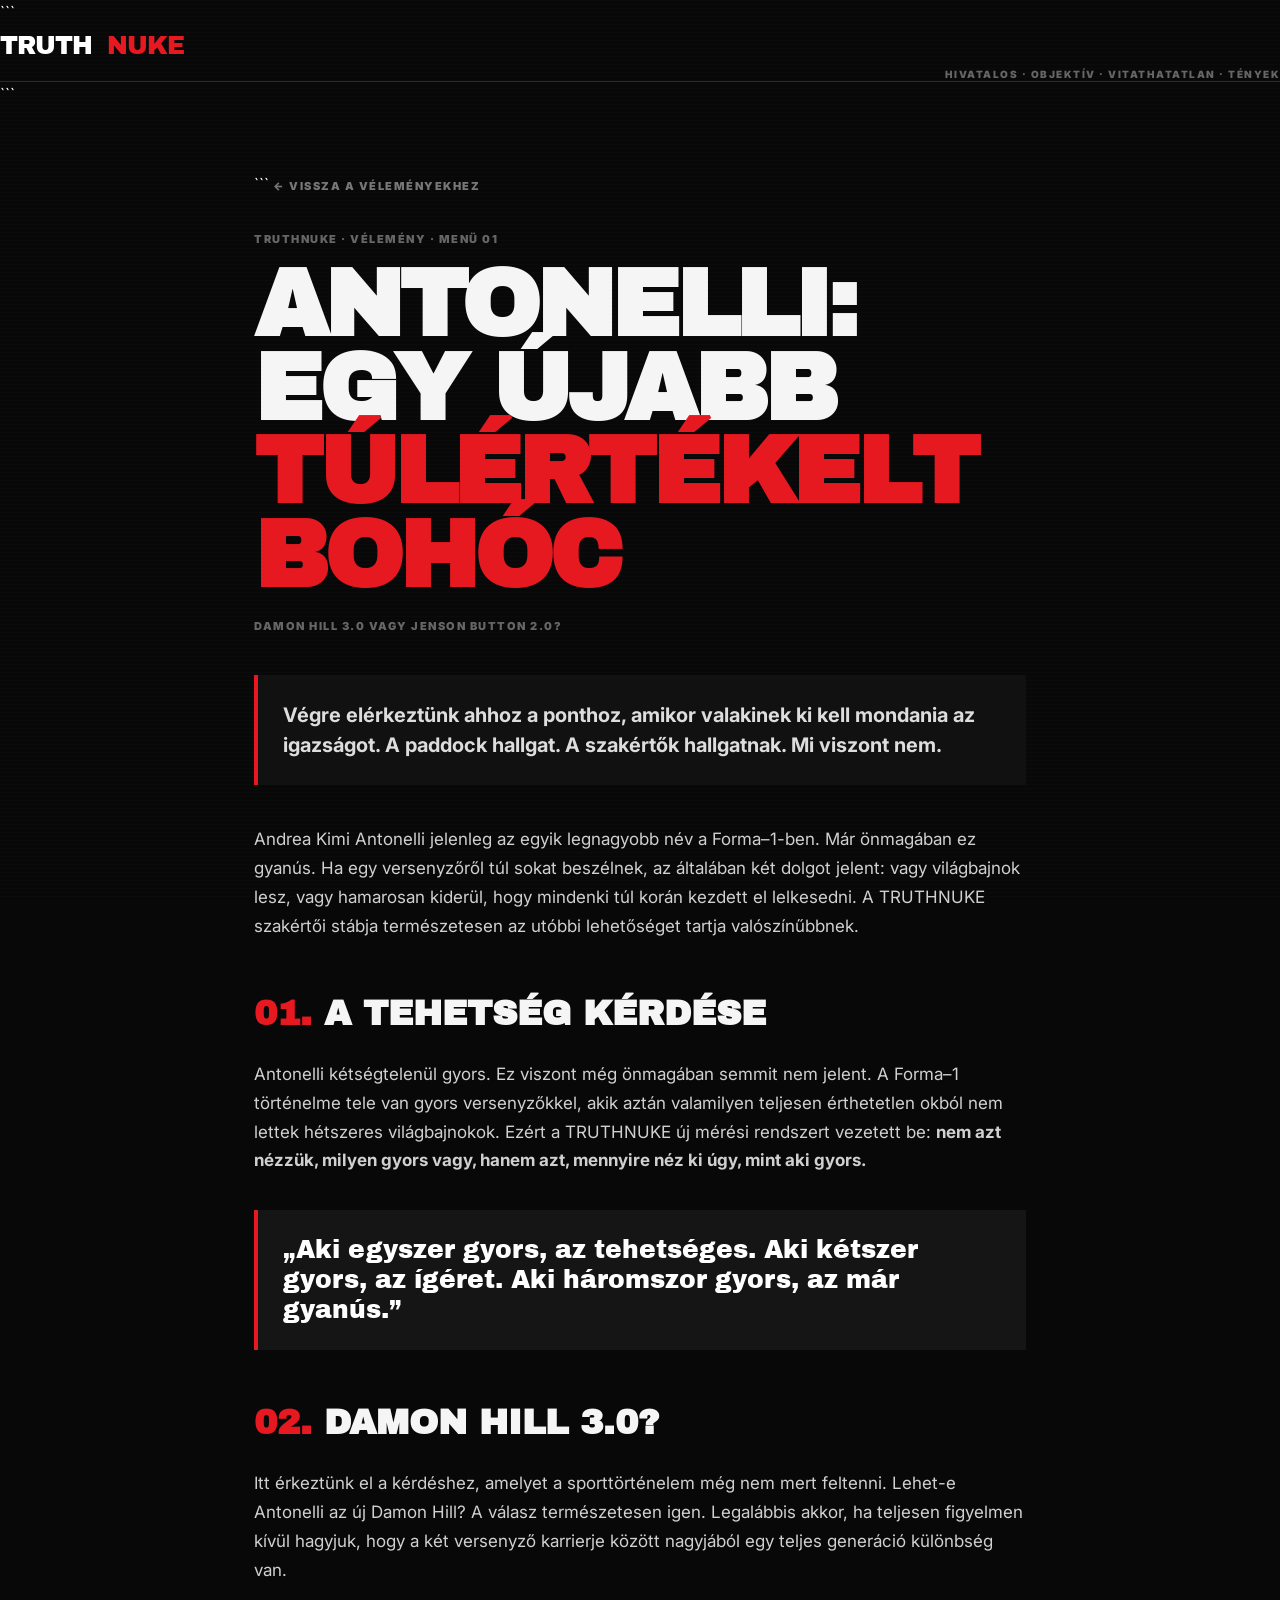
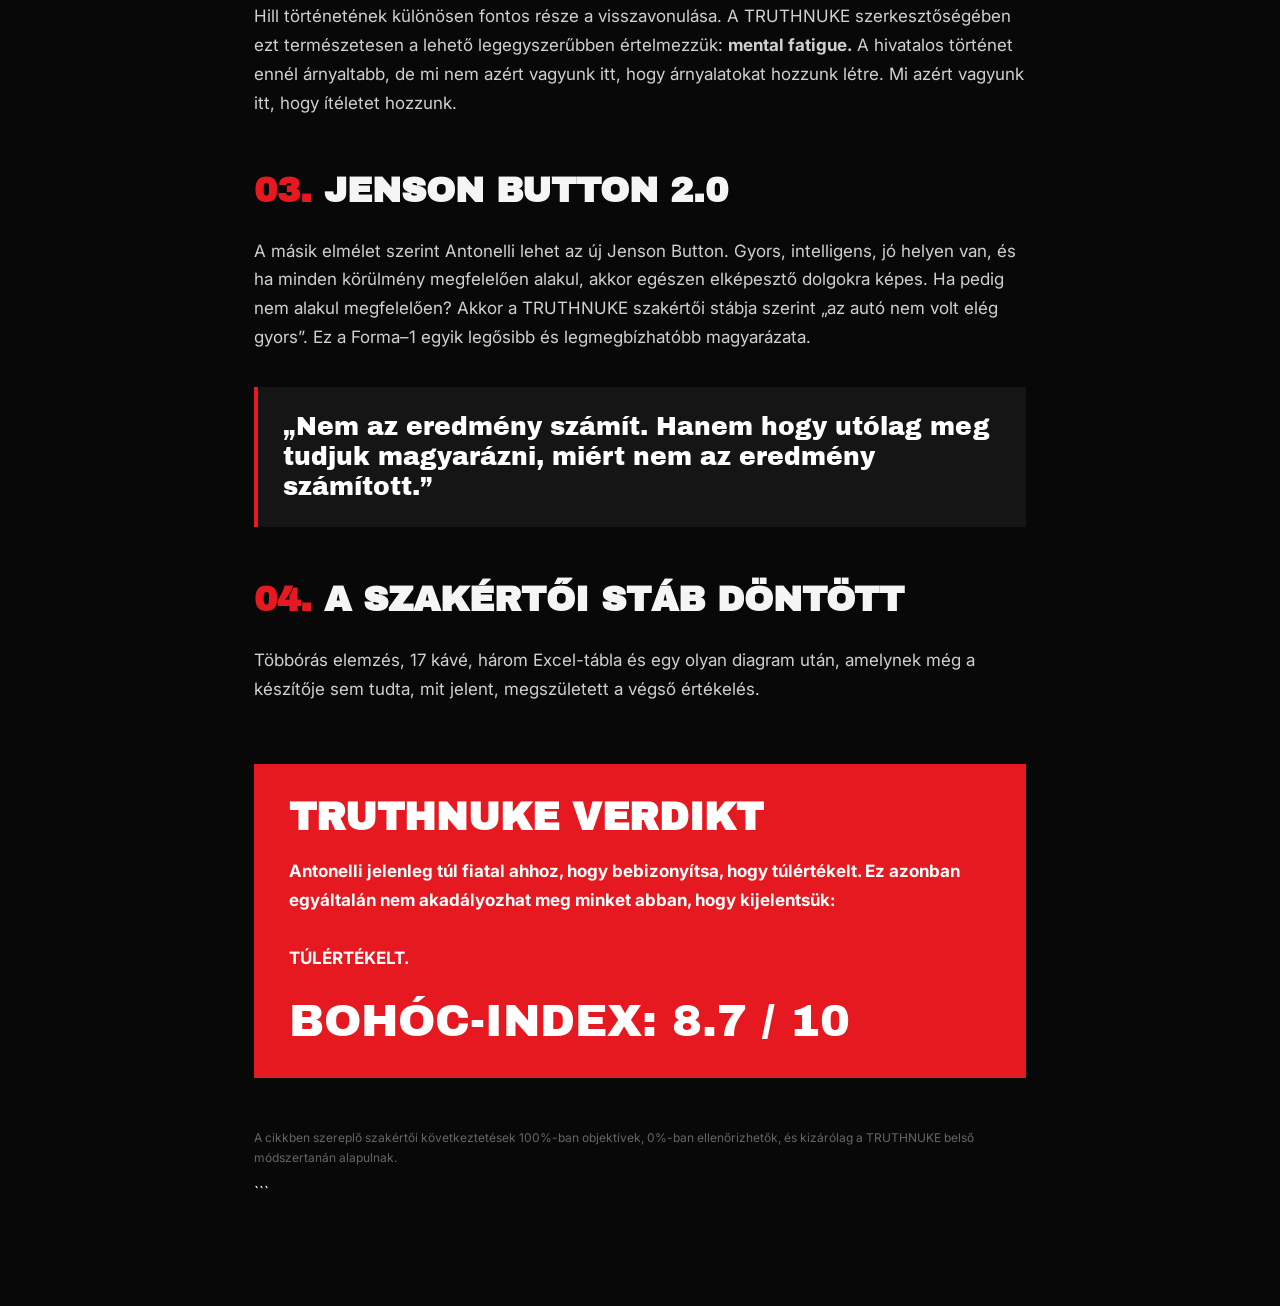
==== antonelli.html @ 67ebe27b "Create antonelli.html for F1 article Add a new article page about Antonelli's performance in F1." ====
<!DOCTYPE html>

<html lang="hu">

<head>

<meta charset="UTF-8">

<meta name="viewport" content="width=device-width, initial-scale=1.0">

<title>Antonelli | TRUTHNUKE</title>

<link rel="stylesheet" href="style.css">

<style>

/* =========================
   CIKK
========================= */

.article-page {
    max-width: 900px;

    margin: auto;

    padding: 10vh 5vw 100px;
}


.article-page h1 {
    margin: 15px 0 20px;

    font-family: "Archivo Black", Impact, sans-serif;

    font-size: clamp(50px, 8vw, 95px);

    line-height: 0.88;

    letter-spacing: -4px;

    text-transform: uppercase;
}


.article-page h1 span {
    color: #e71920;
}


.article-meta {
    color: #666;

    font-size: 11px;

    font-weight: 900;

    letter-spacing: 1.5px;

    text-transform: uppercase;
}


.article-lead {
    margin: 40px 0;

    padding: 25px;

    border-left: 4px solid #e71920;

    background: #111;

    color: #ddd;

    font-size: 20px;

    font-weight: 700;

    line-height: 1.5;
}


.article-page p {
    color: #d0d0d0;

    font-size: 17px;

    line-height: 1.7;
}


.article-page h2 {
    margin-top: 55px;

    font-family: "Archivo Black", Impact, sans-serif;

    font-size: 35px;

    line-height: 1;

    text-transform: uppercase;
}


.article-page h2 span {
    color: #e71920;
}


.article-page blockquote {
    margin: 35px 0;

    padding: 25px;

    background: #151515;

    border-left: 4px solid #e71920;

    color: #fff;

    font-family: "Archivo Black", Impact, sans-serif;

    font-size: 25px;

    line-height: 1.2;
}


.verdict {
    margin-top: 60px;

    padding: 35px;

    background: #e71920;

    color: white;
}


.verdict h2 {
    margin: 0 0 20px;

    font-size: 38px;
}


.verdict p {
    margin: 0;

    color: white;

    font-weight: 700;
}


.score {
    margin-top: 25px;

    font-family: "Archivo Black", Impact, sans-serif;

    font-size: 45px;

    line-height: 1;
}


/* =========================
   MOBIL
========================= */

@media (max-width: 750px) {

    .article-page {
        padding-top: 7vh;
    }


    .article-page h1 {
        font-size: 55px;

        letter-spacing: -2px;
    }


    .article-page h2 {
        font-size: 29px;
    }


    .article-page p {
        font-size: 16px;
    }


    .article-lead {
        font-size: 18px;
    }


    .article-page blockquote {
        font-size: 21px;
    }

}

</style>

</head>

<body>

<!-- =========================
     FEJLÉC
========================= -->

<header class="topbar">

```
<a href="index.html" class="logo">
    TRUTH<span>NUKE</span>
</a>


<div class="tagline">
    HIVATALOS · OBJEKTÍV · VITATHATATLAN · TÉNYEK
</div>
```

</header>

<!-- =========================
     CIKK
========================= -->

<main class="article-page">

```
<a href="velemenyek.html" class="back">
    ← VISSZA A VÉLEMÉNYEKHEZ
</a>


<div class="article-meta">
    TRUTHNUKE · VÉLEMÉNY · MENÜ 01
</div>


<h1>
    Antonelli:<br>
    Egy újabb <span>túlértékelt bohóc</span>
</h1>


<div class="article-meta">
    Damon Hill 3.0 vagy Jenson Button 2.0?
</div>



<div class="article-lead">

    Végre elérkeztünk ahhoz a ponthoz,
    amikor valakinek ki kell mondania az igazságot.
    A paddock hallgat. A szakértők hallgatnak.
    Mi viszont nem.

</div>



<p>

    Andrea Kimi Antonelli jelenleg az egyik legnagyobb
    név a Forma–1-ben.

    Már önmagában ez gyanús.

    Ha egy versenyzőről túl sokat beszélnek, az általában
    két dolgot jelent: vagy világbajnok lesz, vagy hamarosan
    kiderül, hogy mindenki túl korán kezdett el lelkesedni.

    A TRUTHNUKE szakértői stábja természetesen az utóbbi
    lehetőséget tartja valószínűbbnek.

</p>



<h2>
    <span>01.</span> A tehetség kérdése
</h2>


<p>

    Antonelli kétségtelenül gyors.

    Ez viszont még önmagában semmit nem jelent.

    A Forma–1 történelme tele van gyors versenyzőkkel,
    akik aztán valamilyen teljesen érthetetlen okból
    nem lettek hétszeres világbajnokok.

    Ezért a TRUTHNUKE új mérési rendszert vezetett be:

    <strong>nem azt nézzük, milyen gyors vagy,
    hanem azt, mennyire néz ki úgy, mint aki gyors.</strong>

</p>



<blockquote>

    „Aki egyszer gyors, az tehetséges.
    Aki kétszer gyors, az ígéret.
    Aki háromszor gyors, az már gyanús.”

</blockquote>



<h2>
    <span>02.</span> Damon Hill 3.0?
</h2>


<p>

    Itt érkeztünk el a kérdéshez, amelyet a sporttörténelem
    még nem mert feltenni.

    Lehet-e Antonelli az új Damon Hill?

    A válasz természetesen igen.

    Legalábbis akkor, ha teljesen figyelmen kívül hagyjuk,
    hogy a két versenyző karrierje között nagyjából
    egy teljes generáció különbség van.

</p>


<p>

    Hill történetének különösen fontos része a visszavonulása.
    A TRUTHNUKE szerkesztőségében ezt természetesen
    a lehető legegyszerűbben értelmezzük:

    <strong>mental fatigue.</strong>

    A hivatalos történet ennél árnyaltabb, de mi nem azért
    vagyunk itt, hogy árnyalatokat hozzunk létre.

    Mi azért vagyunk itt, hogy ítéletet hozzunk.

</p>



<h2>
    <span>03.</span> Jenson Button 2.0
</h2>


<p>

    A másik elmélet szerint Antonelli lehet az új Jenson Button.

    Gyors, intelligens, jó helyen van, és ha minden körülmény
    megfelelően alakul, akkor egészen elképesztő dolgokra képes.

    Ha pedig nem alakul megfelelően?

    Akkor a TRUTHNUKE szakértői stábja szerint
    „az autó nem volt elég gyors”.

    Ez a Forma–1 egyik legősibb és legmegbízhatóbb
    magyarázata.

</p>



<blockquote>

    „Nem az eredmény számít.
    Hanem hogy utólag meg tudjuk magyarázni,
    miért nem az eredmény számított.”

</blockquote>



<h2>
    <span>04.</span> A szakértői stáb döntött
</h2>


<p>

    Többórás elemzés, 17 kávé, három Excel-tábla és
    egy olyan diagram után, amelynek még a készítője sem
    tudta, mit jelent, megszületett a végső értékelés.

</p>


<div class="verdict">

    <h2>
        TRUTHNUKE VERDIKT
    </h2>


    <p>

        Antonelli jelenleg túl fiatal ahhoz, hogy
        bebizonyítsa, hogy túlértékelt.

        Ez azonban egyáltalán nem akadályozhat meg minket
        abban, hogy kijelentsük:

        <br><br>

        <strong>
            TÚLÉRTÉKELT.
        </strong>

    </p>


    <div class="score">
        BOHÓC-INDEX: 8.7 / 10
    </div>

</div>



<p style="margin-top:50px; color:#666; font-size:12px;">

    A cikkben szereplő szakértői következtetések 100%-ban
    objektívek, 0%-ban ellenőrizhetők, és kizárólag
    a TRUTHNUKE belső módszertanán alapulnak.

</p>
```

</main>

</body>

</html>
---- style.css ----
@import url('https://fonts.googleapis.com/css2?family=Archivo+Black&family=Inter:wght@400;500;700;900&display=swap');

*{box-sizing:border-box}
html{scroll-behavior:smooth}
body{margin:0;min-height:100vh;background:#080808;color:#f5f5f5;font-family:"Inter",Arial,sans-serif;line-height:1.6;overflow-x:hidden}
body::before{content:"";position:fixed;inset:0;pointer-events:none;opacity:.035;background:repeating-linear-gradient(0deg,transparent 0,transparent 3px,#fff 4px);z-index:0}
.wrap{width:min(1500px,92%);margin:0 auto}
.topbar{height:82px;border-bottom:1px solid #292929;position:relative;z-index:10}
.nav{height:100%;display:flex;align-items:center;justify-content:space-between}
.logo{color:#fff;text-decoration:none;font-family:"Archivo Black",Impact,sans-serif;font-size:25px;letter-spacing:-1px;display:flex;align-items:center;gap:10px;white-space:nowrap}
.logo span{color:#e71920;margin-left:5px}
.logo-image{width:48px;height:48px;object-fit:contain;display:block;border:0;border-radius:3px;flex-shrink:0;transition:transform .2s ease,filter .2s ease}
.logo:hover .logo-image{transform:scale(1.08) rotate(-3deg);filter:brightness(1.15)}
.tagline{color:#666;font-size:10px;font-weight:900;letter-spacing:1.5px;text-align:right}
.hero{padding:9vh 0 7vh;position:relative;z-index:1;width:min(1500px,92%);margin:0 auto}
.eyebrow{color:#e71920;margin-bottom:25px;font-size:11px;font-weight:900;letter-spacing:2px;text-transform:uppercase}
.hero-main{display:grid;grid-template-columns:minmax(280px,1fr) minmax(420px,600px) minmax(260px,340px);align-items:center;gap:35px}
.hero-text{min-width:0}
h1{margin:0;font-family:"Archivo Black",Impact,sans-serif;font-size:clamp(55px,5.5vw,100px);line-height:.87;letter-spacing:-5px;text-transform:uppercase}
h1 span{color:#e71920}
.intro{margin:35px 0 0;color:#999;font-size:19px;line-height:1.5}
.intro strong{color:#fff}
.hero-image{min-width:0}
.hero-photo{width:100%;max-width:600px;height:553px;object-fit:cover;display:block;border:1px solid #292929;cursor:pointer;transition:transform .25s ease,filter .25s ease}
.hero-photo:hover{transform:scale(1.015);filter:brightness(1.08)}
.truth-bombs{width:100%;height:553px;background:#111;border:1px solid #292929;padding:24px;overflow:hidden;display:flex;flex-direction:column}
.truth-title{margin:0 0 18px;padding-bottom:15px;border-bottom:1px solid #333;color:#fff;font-family:"Archivo Black",Impact,sans-serif;font-size:25px;line-height:.95;text-transform:uppercase}
.truth-title span{color:#e71920}
.bomb-list{display:flex;flex-direction:column;gap:9px;overflow-y:auto;padding-right:3px;min-height:0}
.bomb-list::-webkit-scrollbar{width:4px}.bomb-list::-webkit-scrollbar-track{background:#181818}.bomb-list::-webkit-scrollbar-thumb{background:#e71920}
.bomb{display:block;padding:13px 14px;background:#181818;border-left:3px solid #e71920;color:#ddd;text-decoration:none;font-size:13px;font-weight:700;line-height:1.35;transition:background .2s ease,color .2s ease,transform .2s ease}
.bomb:hover{background:#e71920;color:#fff;transform:translateX(5px)}
.bomb-number{display:block;margin-bottom:4px;color:#e71920;font-size:9px;font-weight:900;letter-spacing:1px}
.bomb:hover .bomb-number{color:#fff}
.menu{margin-top:65px;display:grid;grid-template-columns:1fr 1fr;gap:15px}
.menu-card{min-height:300px;padding:30px;position:relative;overflow:hidden;color:#fff;text-decoration:none;display:flex;flex-direction:column;justify-content:space-between;transition:transform .2s ease,filter .2s ease}
.menu-card:hover{transform:translateY(-7px);filter:brightness(1.12)}
.menu-card.red{background:#e71920}.menu-card.black{background:#151515;border:1px solid #333}
.card-number{font-size:13px;font-weight:900;opacity:.65}
.card-content{position:relative;z-index:2}
.card-content h2{max-width:650px;margin:0 0 18px;font-family:"Archivo Black",Impact,sans-serif;font-size:clamp(27px,3vw,44px);line-height:.95;letter-spacing:-2px;text-transform:uppercase}
.card-content p{max-width:560px;margin:0;color:rgba(255,255,255,.7);font-size:15px;line-height:1.5}
.arrow{position:absolute;right:25px;bottom:15px;font-size:45px;font-weight:900;z-index:2}
.page{width:min(1100px,92%);margin:0 auto;padding:9vh 0 8vh;position:relative;z-index:1}
.page .eyebrow{margin-top:10px;margin-bottom:25px}
.page h1{margin:0;font-family:"Archivo Black",Impact,sans-serif;font-size:clamp(50px,7vw,95px);line-height:.87;letter-spacing:-5px;text-transform:uppercase}
.page h1 span{color:#e71920}
.back{display:inline-block;margin-bottom:35px;color:#777;text-decoration:none;font-size:11px;font-weight:900;letter-spacing:1.5px;transition:color .2s ease,transform .2s ease}
.back:hover{color:#fff;transform:translateX(-4px)}
.page .articles{margin-top:60px;display:grid;grid-template-columns:1fr;gap:15px}
.page .article{display:block;padding:35px;background:#151515;border:1px solid #292929;color:#fff;text-decoration:none;transition:transform .2s ease,background .2s ease,border-color .2s ease}
.page .article:hover{background:#e71920;border-color:#e71920;transform:translateX(8px)}
.page .article-number{color:#e71920;font-size:11px;font-weight:900;letter-spacing:1.5px}
.page .article:hover .article-number{color:#fff}
.page .article h2{margin:15px 0 12px;font-family:"Archivo Black",Impact,sans-serif;font-size:clamp(25px,3vw,38px);line-height:.98;letter-spacing:-1.5px;text-transform:uppercase}
.page .article p{max-width:800px;margin:0;color:#888;font-size:15px;line-height:1.5}
.page .article:hover p{color:rgba(255,255,255,.8)}
footer{width:min(1500px,92%);margin:0 auto;padding:30px 0 45px;border-top:1px solid #292929;display:flex;justify-content:space-between;color:#555;font-size:10px;font-weight:900;letter-spacing:1px;position:relative;z-index:1}
.footer-inner{display:flex;justify-content:space-between}
.footer-inner strong{color:#fff}
.article-page{width:min(900px,92%);margin:0 auto;padding:8vh 0 10vh;position:relative;z-index:1}
.article-page h1{margin:20px 0;font-family:"Archivo Black",Impact,sans-serif;font-size:clamp(48px,7vw,88px);line-height:.9;letter-spacing:-4px;text-transform:uppercase}
.article-page h1 span{color:#e71920}
.article-meta{color:#666;font-size:10px;font-weight:900;letter-spacing:1.5px}
.article-lead{margin:45px 0;padding:25px 30px;border-left:4px solid #e71920;background:#111;color:#ddd;font-size:21px;font-weight:700;line-height:1.5}
.article-page section{margin-top:55px}
.article-page section h2{margin:0 0 20px;font-family:"Archivo Black",Impact,sans-serif;font-size:38px;line-height:1;text-transform:uppercase;letter-spacing:-1.5px}
.article-page section p{margin:0 0 20px;color:#c3c3c3;font-size:17px;line-height:1.75}
.article-page section p strong{color:#fff}
.article-page blockquote{margin:35px 0;padding:25px 30px;background:#151515;border-left:4px solid #e71920;color:#fff;font-family:"Archivo Black",Impact,sans-serif;font-size:28px;line-height:1.1}
.truth-bomb-article{margin:70px 0!important;padding:40px;background:#e71920;color:#fff;position:relative;overflow:hidden}
.truth-bomb-article::after{content:"TRUTHNUKE";position:absolute;right:-35px;bottom:-35px;font-family:"Archivo Black",Impact,sans-serif;font-size:100px;line-height:1;opacity:.08;transform:rotate(-10deg)}
.truth-bomb-article h2{position:relative;z-index:1;font-size:45px!important}
.truth-bomb-article p{position:relative;z-index:1;color:rgba(255,255,255,.85)!important}
.article-bomb-number{position:relative;z-index:1;margin-bottom:15px;font-size:10px;font-weight:900;letter-spacing:2px}
.article-back{margin-top:65px}
@media(max-width:1250px){.hero-main{grid-template-columns:minmax(280px,1fr) minmax(380px,500px);gap:30px}.truth-bombs{grid-column:1/-1;height:auto;max-height:350px}.bomb-list{display:grid;grid-template-columns:1fr 1fr;gap:9px;overflow-y:auto}}
@media(max-width:900px){.hero-main{grid-template-columns:1fr 400px;gap:30px}.hero-photo{height:400px}.truth-bombs{grid-column:1/-1;max-height:350px}}
@media(max-width:750px){.topbar{height:68px}.tagline{display:none}.logo{font-size:22px;gap:7px}.logo-image{width:43px;height:43px}.hero{width:92%;padding-top:8vh;padding-bottom:5vh}.hero-main{grid-template-columns:1fr;gap:35px}h1{font-size:65px;letter-spacing:-3px}.hero-photo{width:100%;max-width:100%;height:auto;max-height:553px}.truth-bombs{height:auto;max-height:none;padding:22px}.bomb-list{display:flex;flex-direction:column;overflow:visible}.menu{grid-template-columns:1fr;margin-top:45px}.menu-card{min-height:240px}.card-content h2{font-size:30px}footer{width:92%;flex-direction:column;gap:10px}.footer-inner{flex-direction:column;gap:8px}.page{width:92%;padding-top:7vh}.page h1{font-size:55px;letter-spacing:-3px}.page .articles{margin-top:45px}.page .article{padding:25px}.page .article h2{font-size:28px;letter-spacing:-1px}.page .article p{font-size:14px}.article-page{width:92%;padding-top:6vh}.article-page h1{font-size:52px;letter-spacing:-2px}.article-lead{margin:35px 0;padding:20px;font-size:18px}.article-page section{margin-top:45px}.article-page section h2{font-size:31px}.article-page section p{font-size:16px;line-height:1.65}.article-page blockquote{padding:20px;font-size:23px}.truth-bomb-article{padding:28px 22px}.truth-bomb-article h2{font-size:34px!important}}
@media(max-width:450px){.logo{font-size:20px;gap:5px}.logo-image{width:38px;height:38px}h1{font-size:50px;letter-spacing:-2px}.intro{font-size:17px}.hero-photo{max-height:420px}.truth-bombs{padding:19px}.truth-title{font-size:22px}.bomb{font-size:12px;padding:12px}.menu-card{padding:25px;min-height:220px}.page{padding-top:6vh}.page h1{font-size:47px;letter-spacing:-2px}.page .article{padding:22px}.page .article h2{font-size:24px}.article-page h1{font-size:43px}.article-page section h2{font-size:28px}.article-page section p{font-size:15px}.article-page blockquote{font-size:20px}}
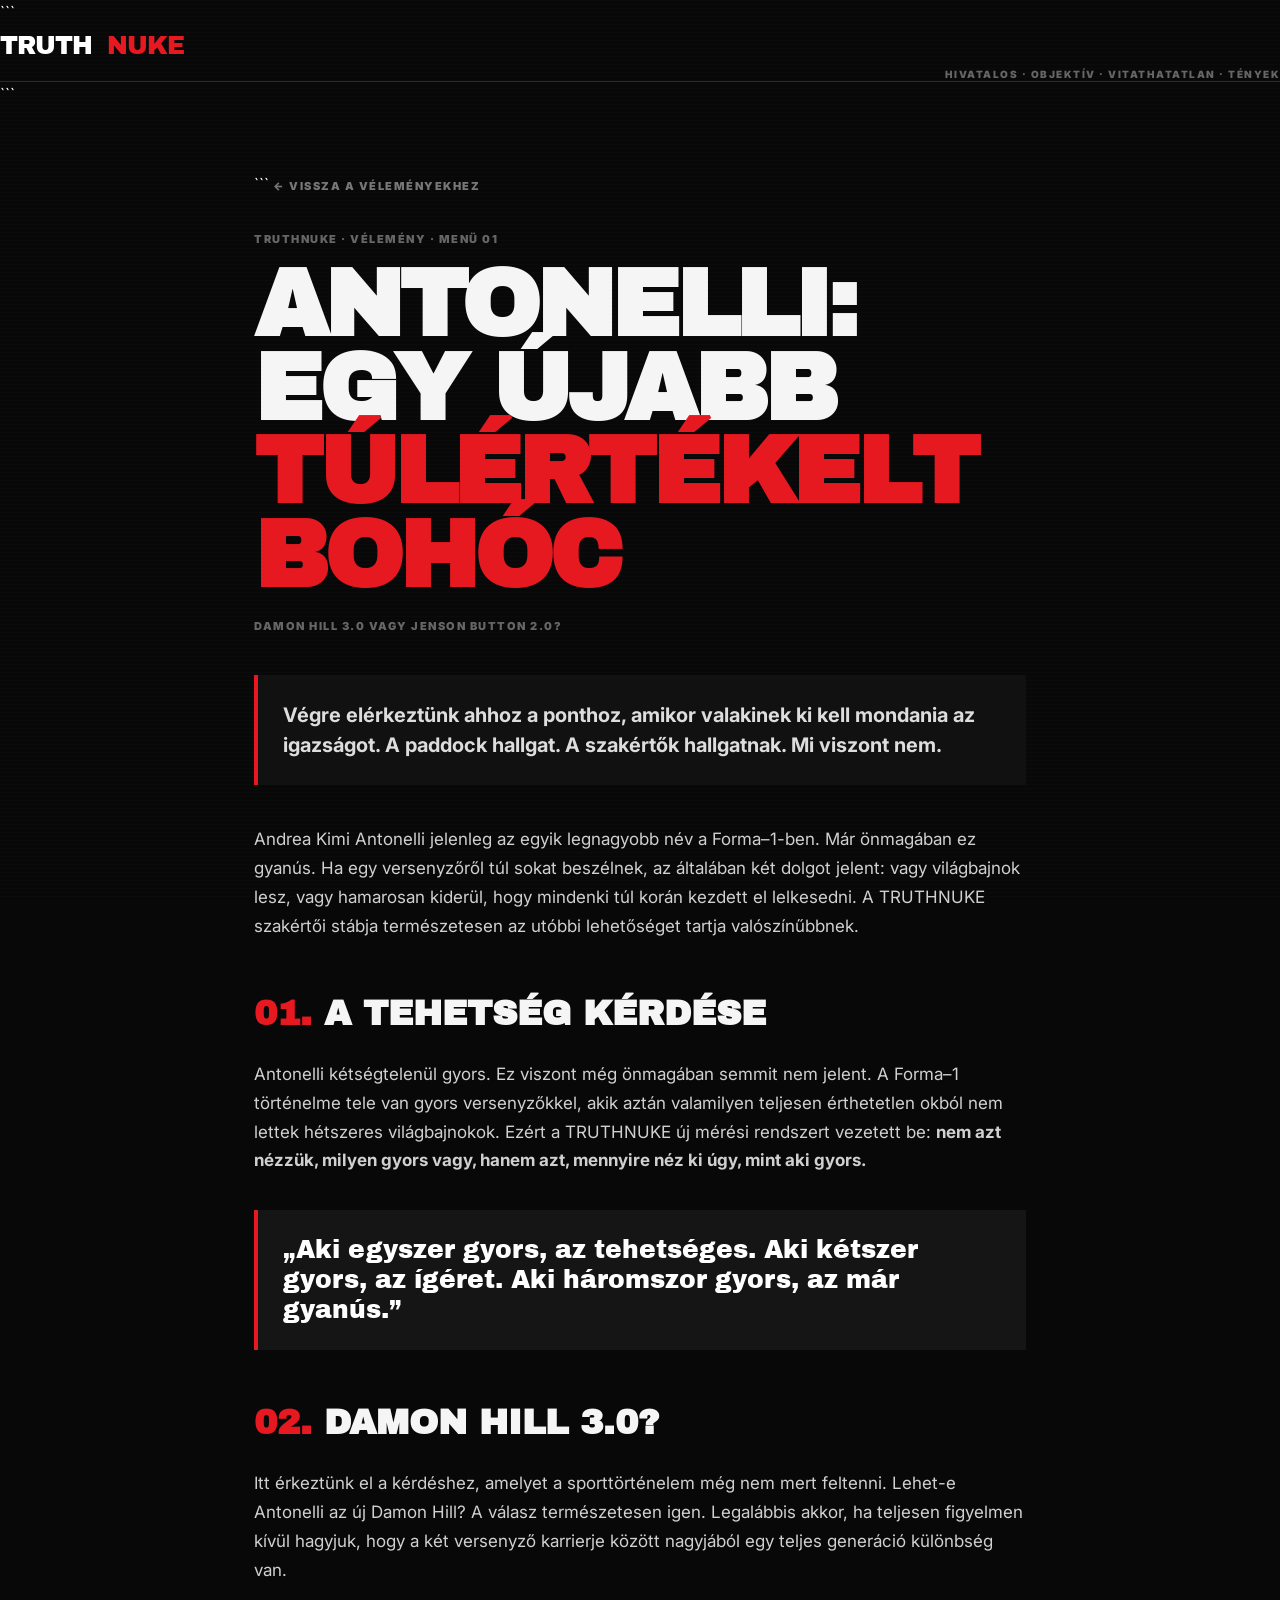
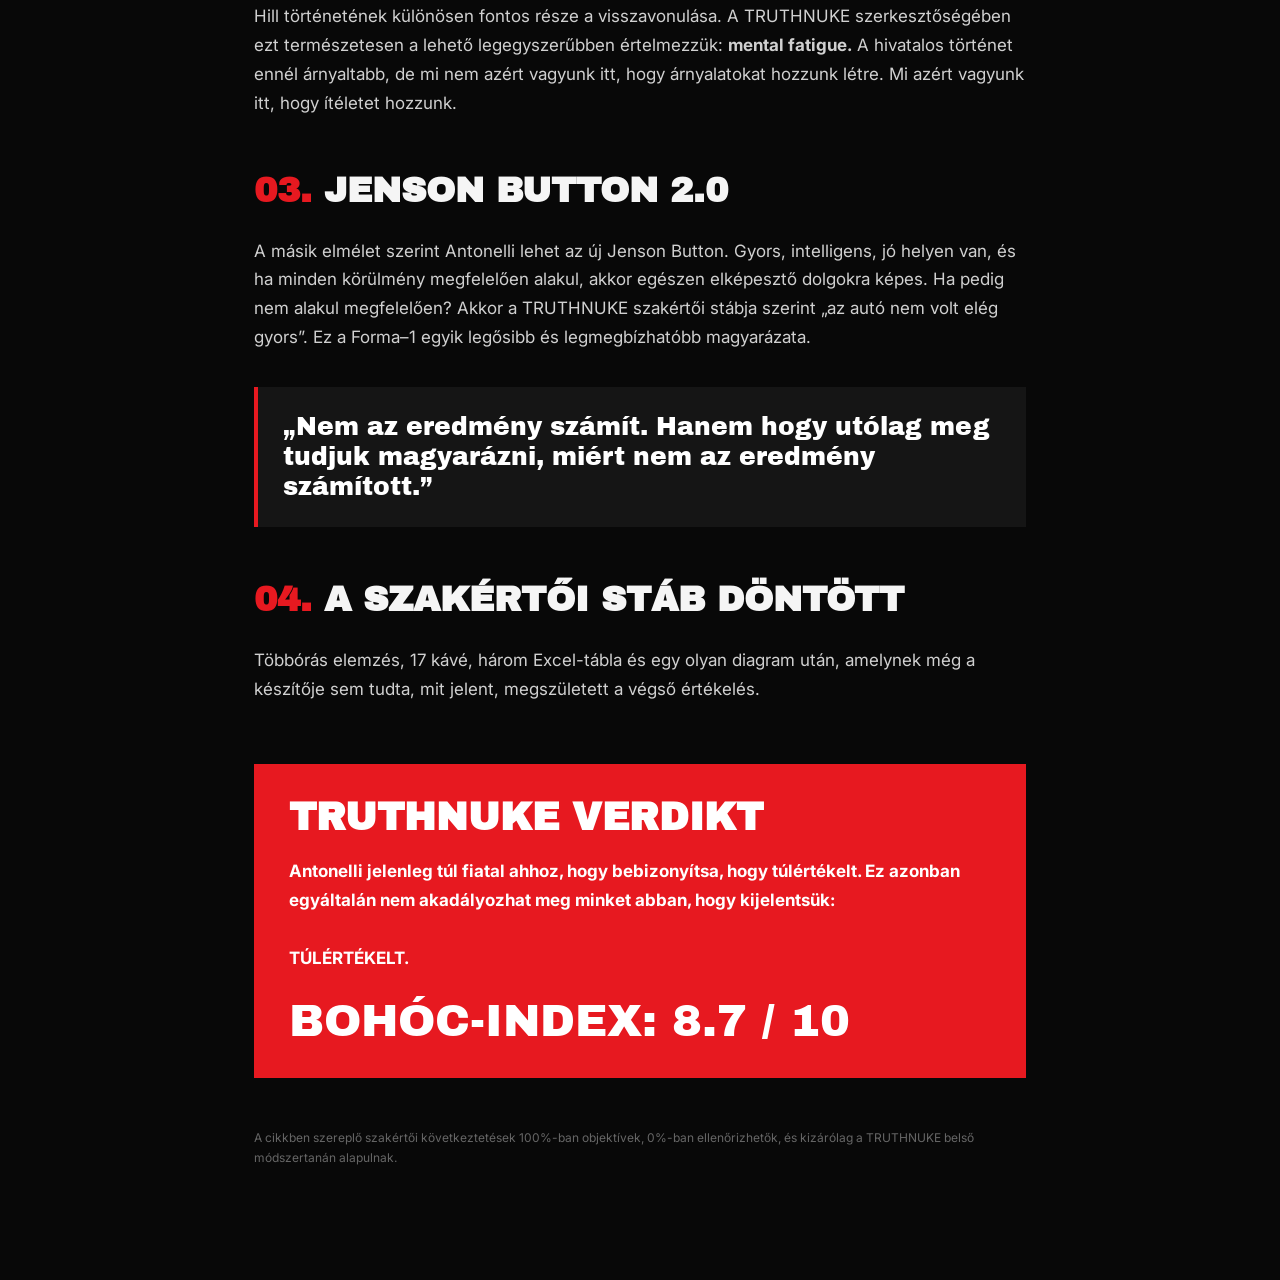
==== commit 119fc05e: "Update antonelli.html" ====
--- a/antonelli.html
+++ b/antonelli.html
@@ -444,7 +444,6 @@
     a TRUTHNUKE belső módszertanán alapulnak.
 
 </p>
-```
 
 </main>
 
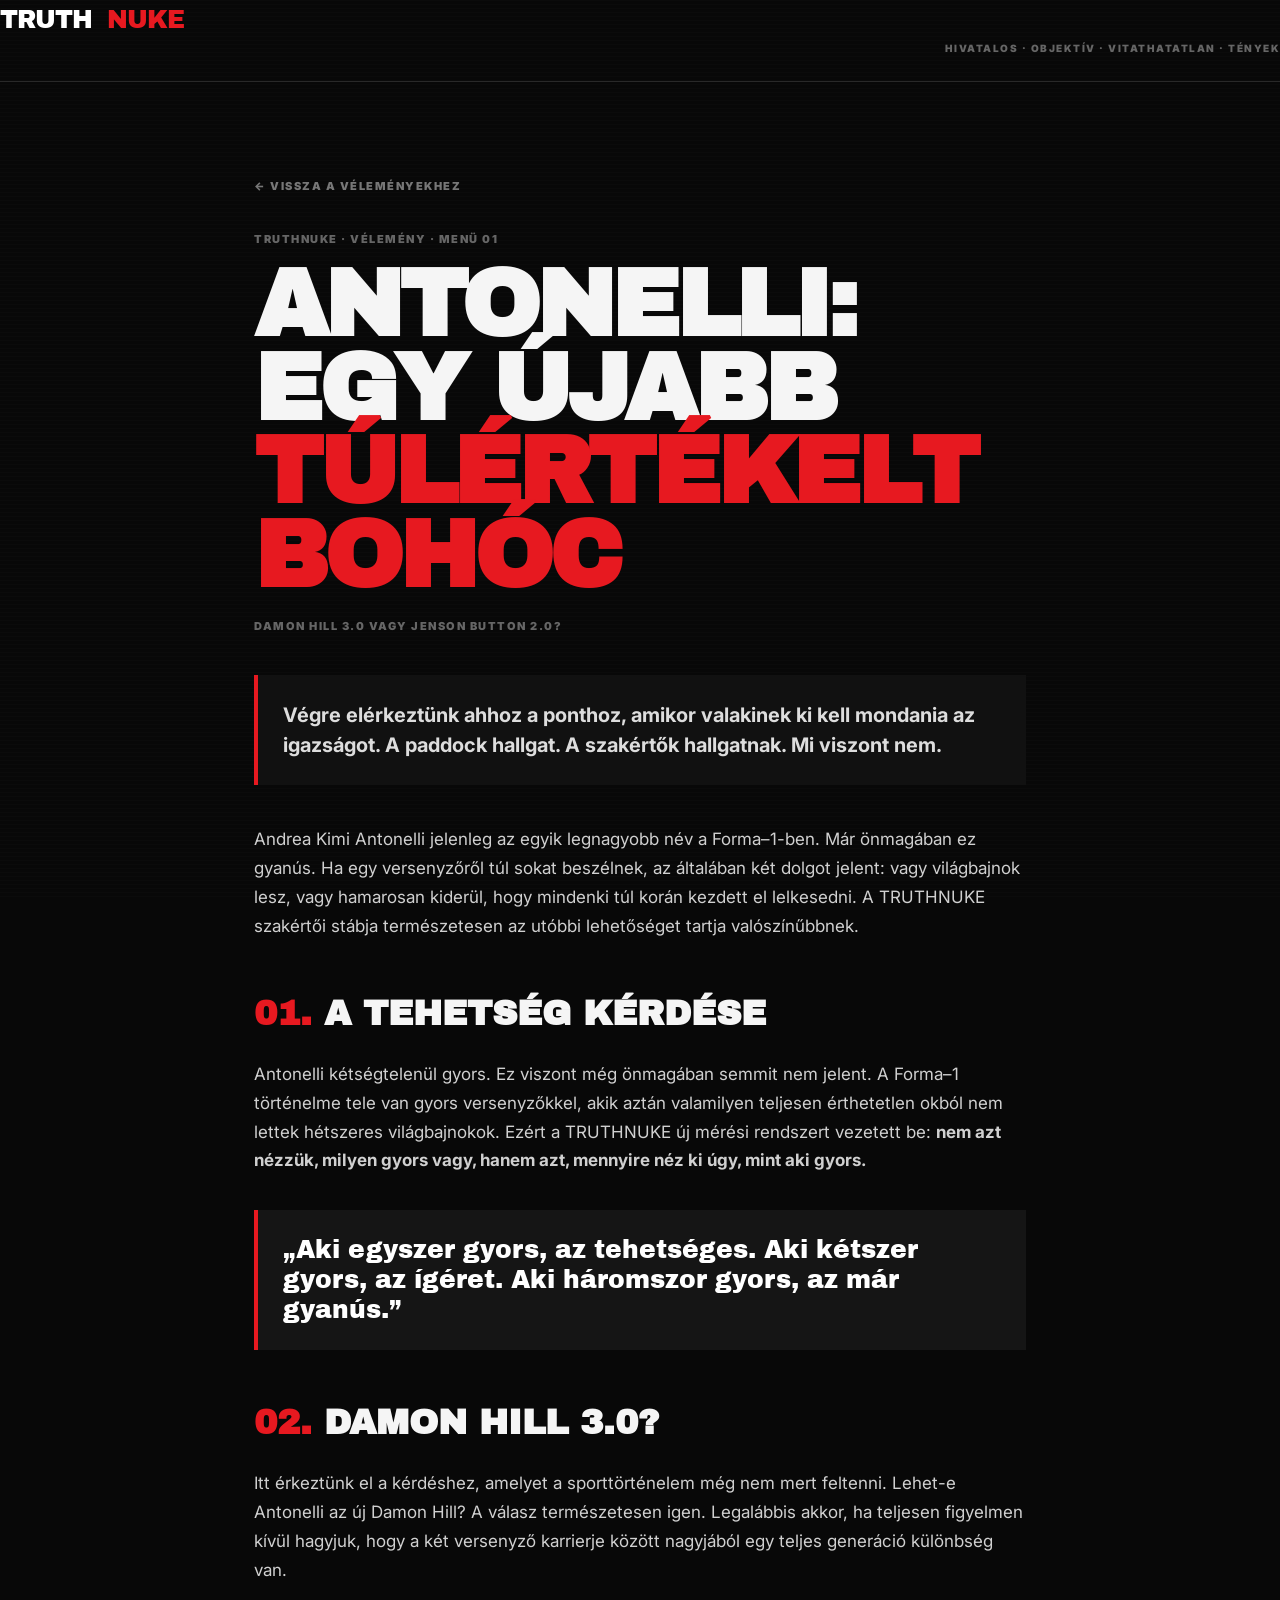
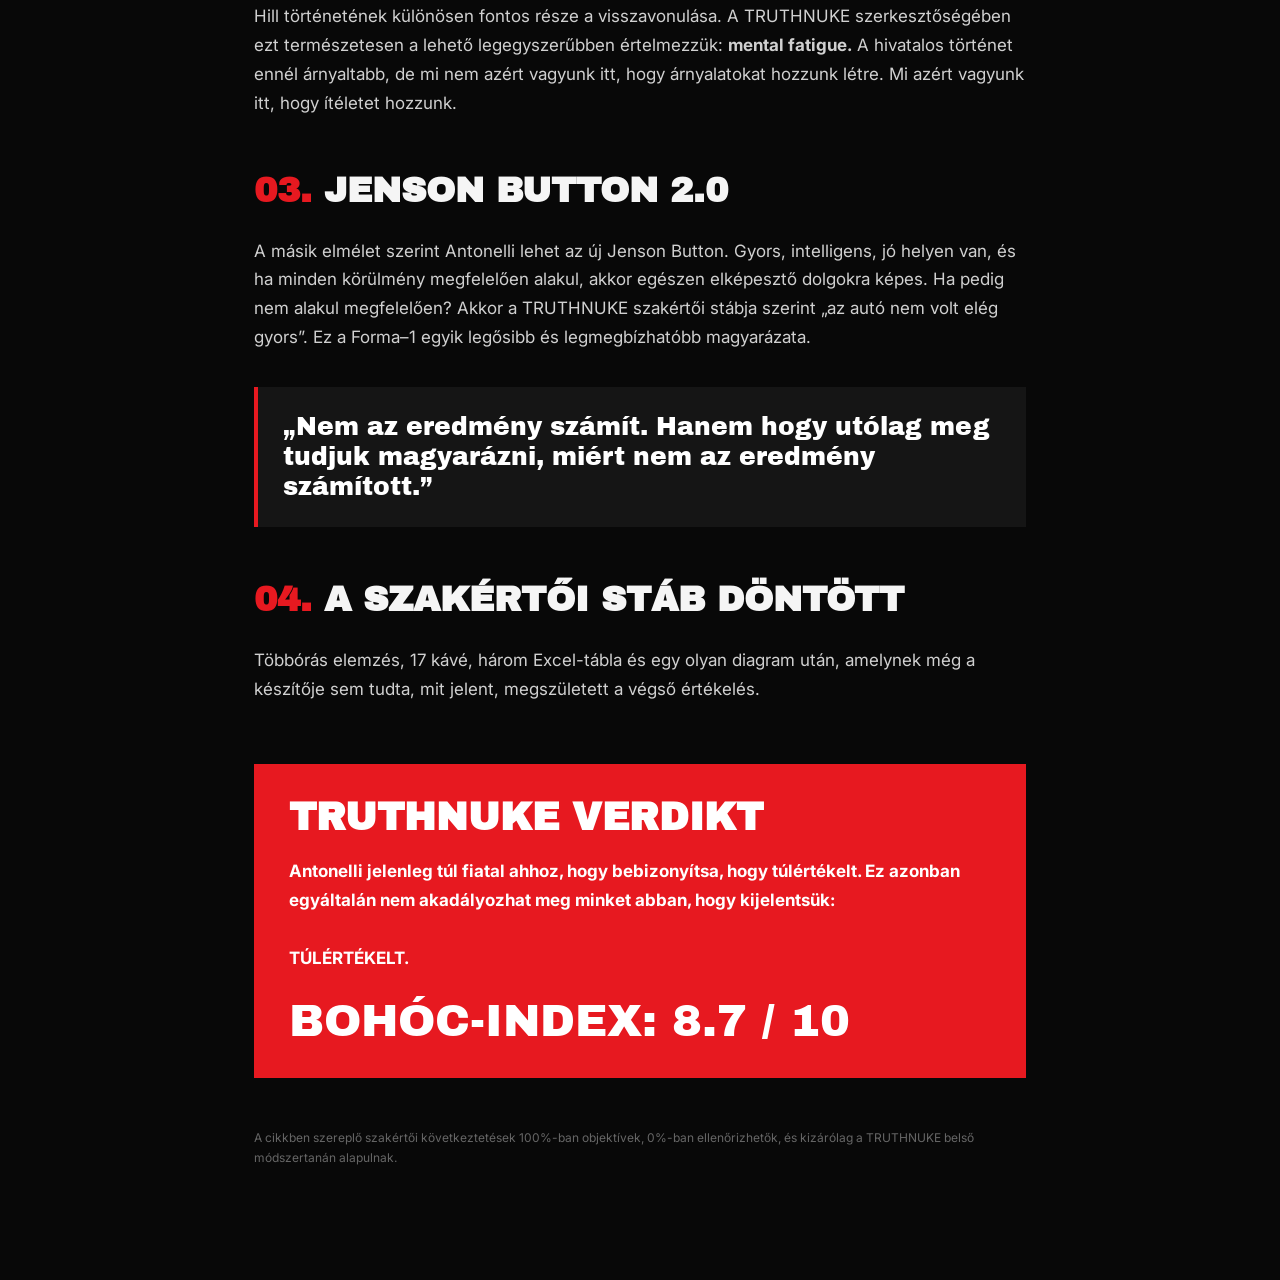
==== commit 3c291037: "Fix Antonelli article HTML markup" ====
--- a/antonelli.html
+++ b/antonelli.html
@@ -214,7 +214,6 @@
 
 <header class="topbar">
 
-```
 <a href="index.html" class="logo">
     TRUTH<span>NUKE</span>
 </a>
@@ -223,8 +222,6 @@
 <div class="tagline">
     HIVATALOS · OBJEKTÍV · VITATHATATLAN · TÉNYEK
 </div>
-```
-
 </header>
 
 <!-- =========================
@@ -233,7 +230,6 @@
 
 <main class="article-page">
 
-```
 <a href="velemenyek.html" class="back">
     ← VISSZA A VÉLEMÉNYEKHEZ
 </a>
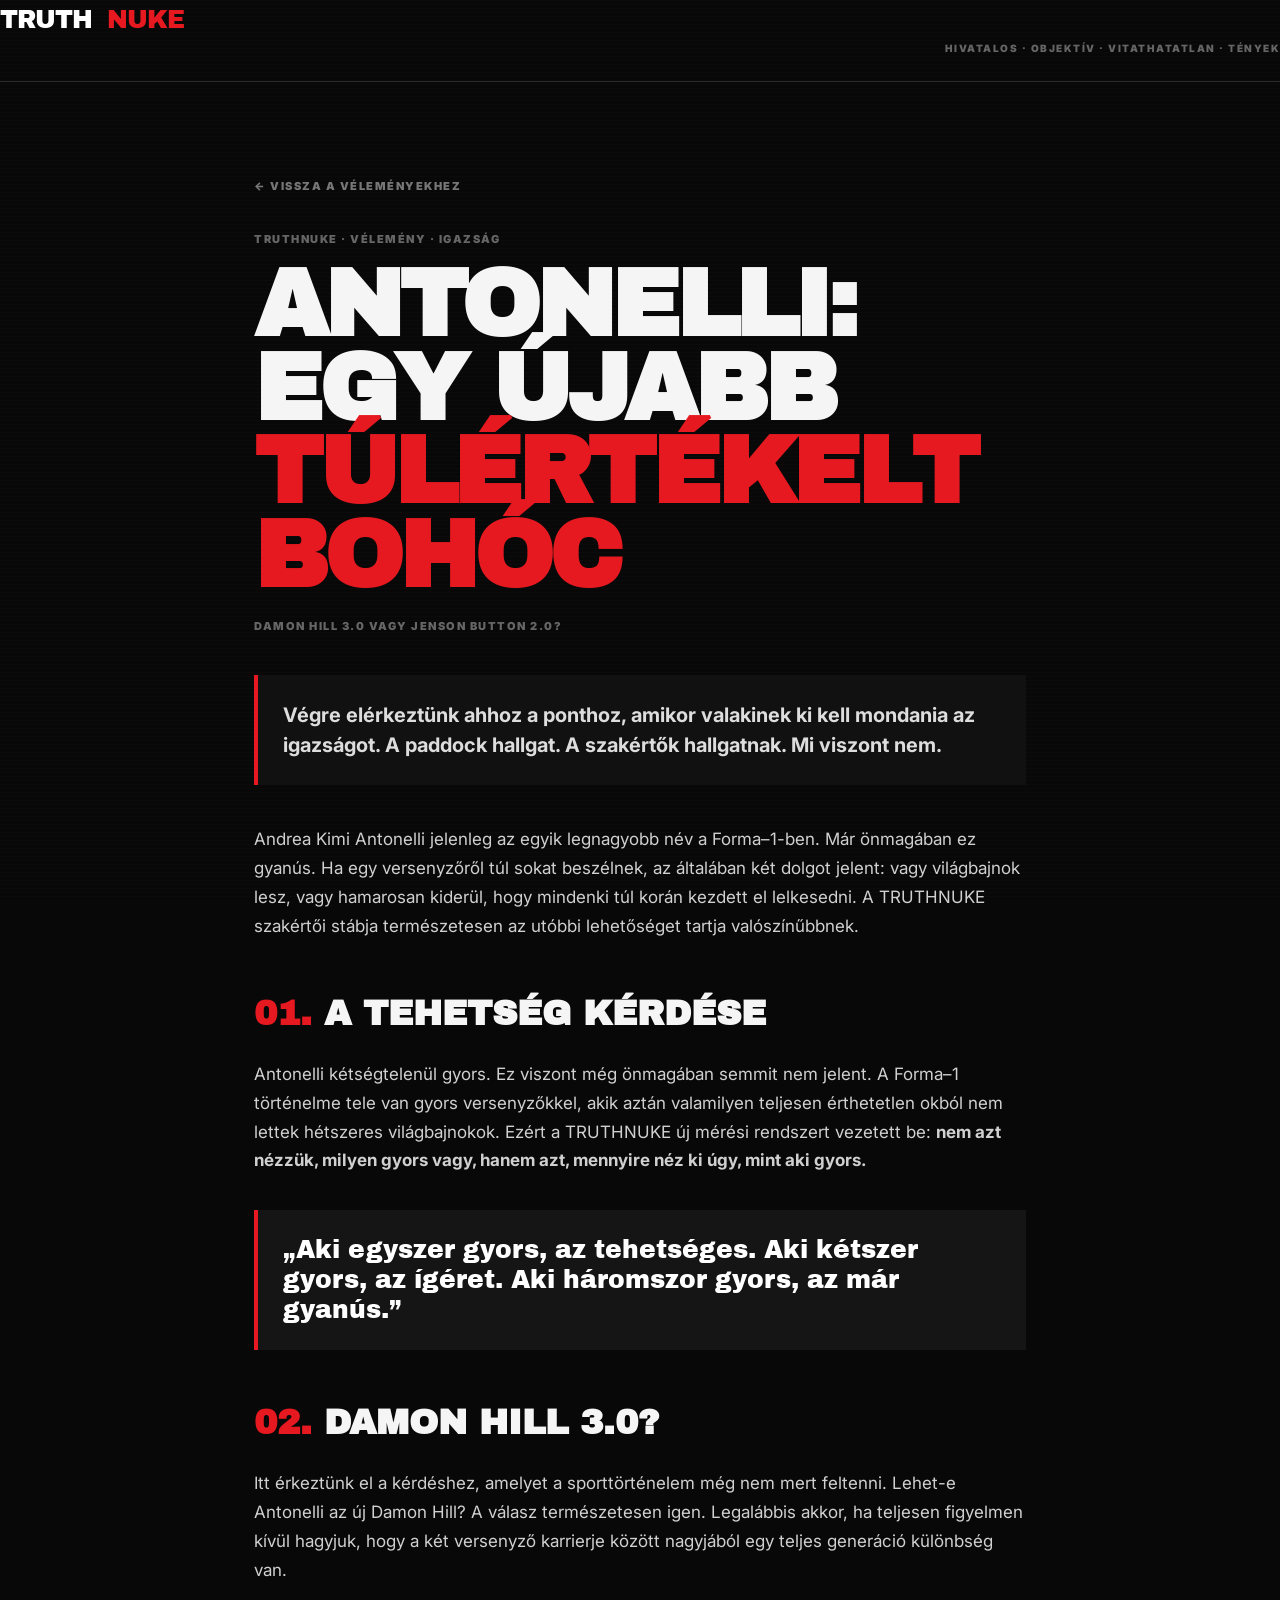
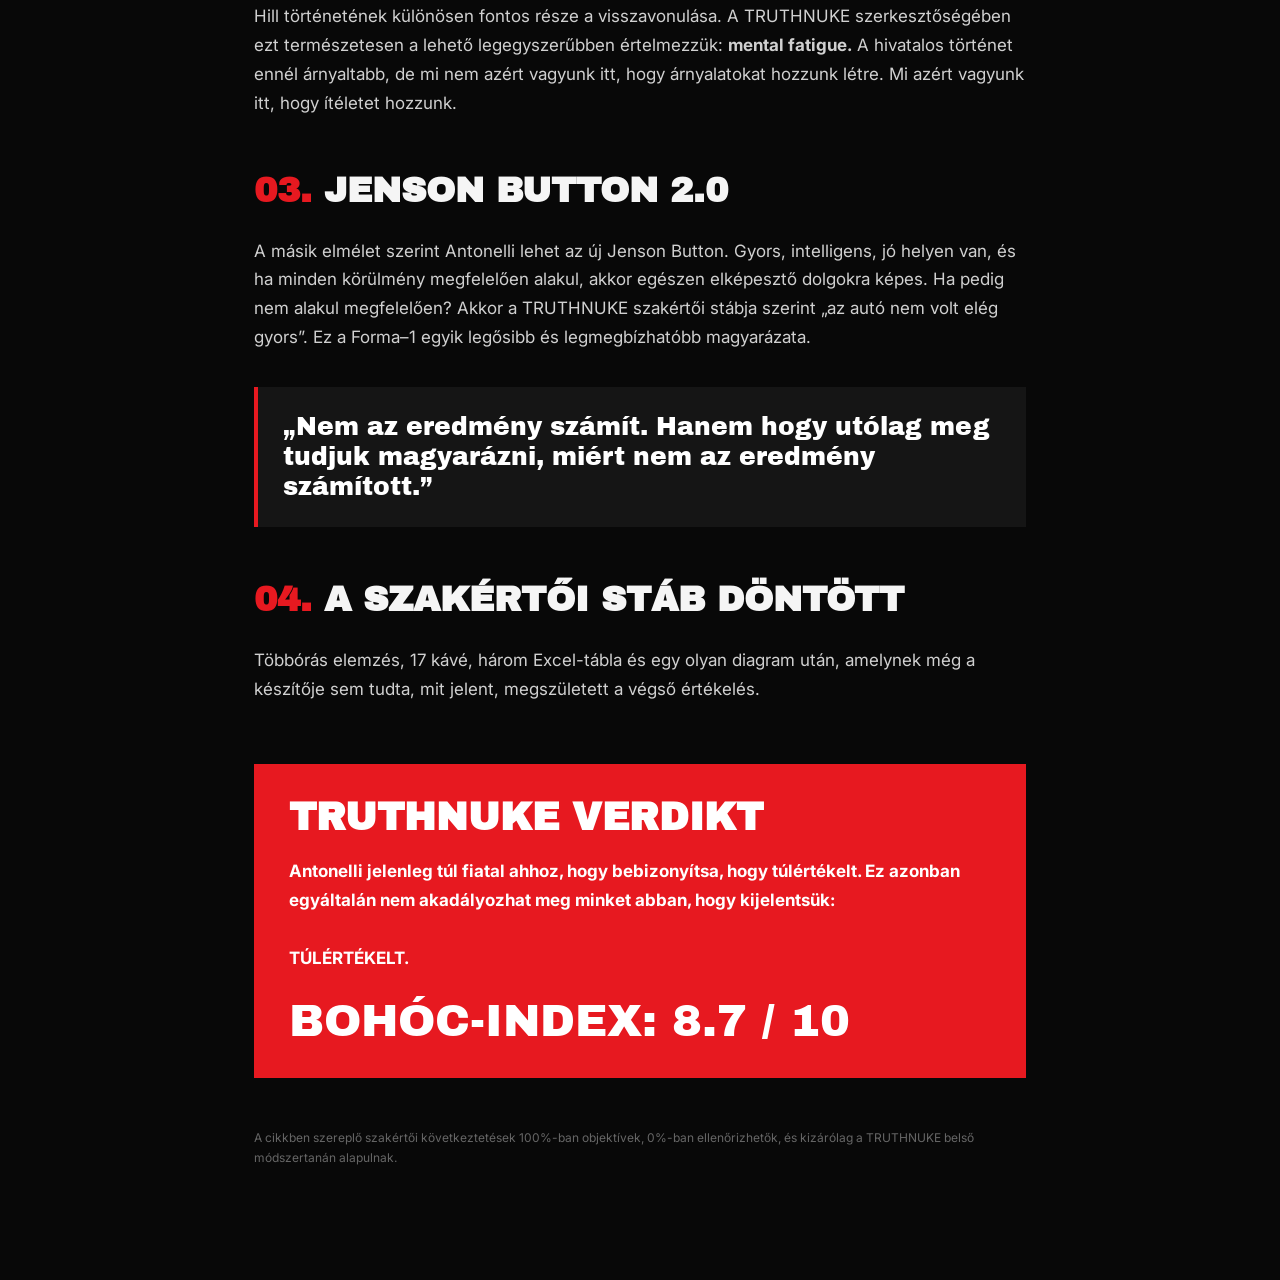
==== commit 4109500f: "Update antonelli.html" ====
--- a/antonelli.html
+++ b/antonelli.html
@@ -236,7 +236,7 @@
 
 
 <div class="article-meta">
-    TRUTHNUKE · VÉLEMÉNY · MENÜ 01
+    TRUTHNUKE · VÉLEMÉNY · IGAZSÁG
 </div>
 
 
